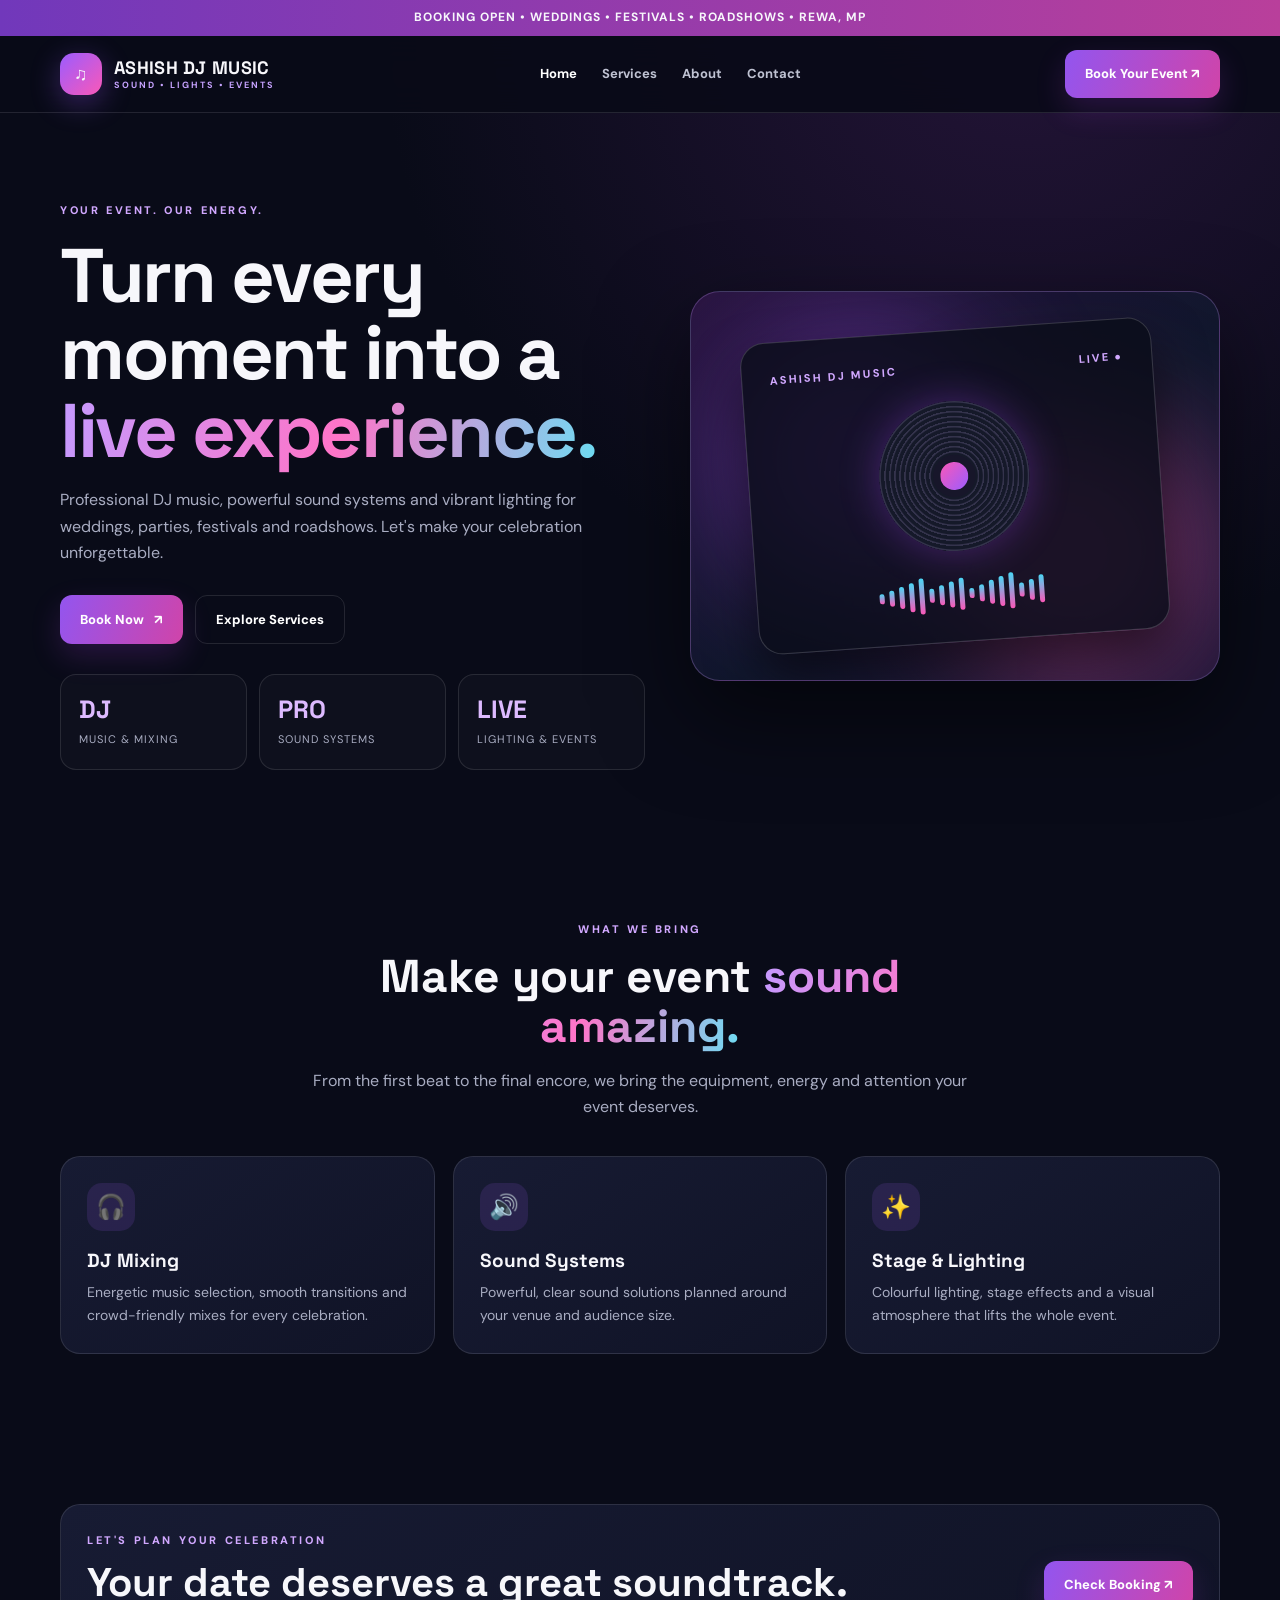
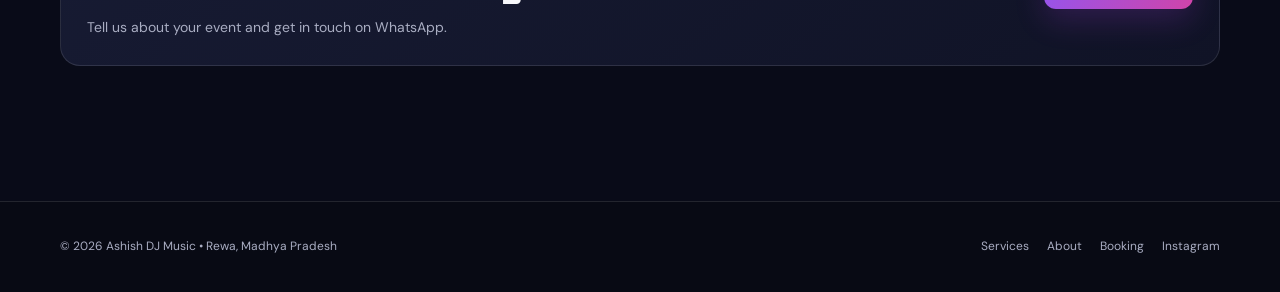
==== index.html @ 28b2ec49 "Add Ashish DJ Music homepage" ====
<!doctype html>
<html lang="en">
<head>
  <meta charset="utf-8"><meta name="viewport" content="width=device-width,initial-scale=1">
  <meta name="description" content="Ashish DJ Music — DJ sound, lighting, weddings, festivals and event bookings in Rewa, Madhya Pradesh.">
  <title>Ashish DJ Music | Sound • Lights • Events</title>
  <link rel="icon" href="assets/images/favicon.svg" type="image/svg+xml">
  <link rel="stylesheet" href="assets/css/styles.css">
  <script defer src="assets/js/config.js"></script><script defer src="assets/js/main.js"></script>
</head>
<body>
<div class="topline">BOOKING OPEN • WEDDINGS • FESTIVALS • ROADSHOWS • REWA, MP</div>
<header><div class="wrap nav">
  <a class="brand" href="index.html"><span class="brandmark">♫</span><span>ASHISH DJ MUSIC<small>SOUND • LIGHTS • EVENTS</small></span></a>
  <nav class="links" aria-label="Main navigation"><a class="active" href="index.html">Home</a><a href="services.html">Services</a><a href="about.html">About</a><a href="booking.html">Contact</a></nav>
  <a class="btn" href="booking.html">Book Your Event ↗</a><button class="menu" aria-label="Open menu" aria-expanded="false">☰</button>
</div></header>
<main>
<section class="wrap hero">
  <div>
    <div class="eyebrow">YOUR EVENT. OUR ENERGY.</div>
    <h1>Turn every moment into a <span class="gradient">live experience.</span></h1>
    <p class="lead">Professional DJ music, powerful sound systems and vibrant lighting for weddings, parties, festivals and roadshows. Let's make your celebration unforgettable.</p>
    <div class="actions"><a class="btn" href="booking.html">Book Now <span>↗</span></a><a class="btn alt" href="services.html">Explore Services</a></div>
    <div class="stats"><div class="stat"><b>DJ</b><span>MUSIC & MIXING</span></div><div class="stat"><b>PRO</b><span>SOUND SYSTEMS</span></div><div class="stat"><b>LIVE</b><span>LIGHTING & EVENTS</span></div></div>
  </div>
  <div class="visual" aria-label="Illustration of DJ decks and sound waves"><div class="deck"><div class="decktop"><span>ASHISH DJ MUSIC</span><span>LIVE ●</span></div><div class="disc"><i></i></div><div class="bars"><i style="--h:25%"></i><i style="--h:42%"></i><i style="--h:59%"></i><i style="--h:76%"></i><i style="--h:93%"></i><i style="--h:35%"></i><i style="--h:52%"></i><i style="--h:69%"></i><i style="--h:86%"></i><i style="--h:28%"></i><i style="--h:45%"></i><i style="--h:62%"></i><i style="--h:79%"></i><i style="--h:96%"></i><i style="--h:38%"></i><i style="--h:55%"></i><i style="--h:72%"></i></div></div></div>
</section>
<section class="section"><div class="wrap">
  <div class="sectionhead"><div class="eyebrow">WHAT WE BRING</div><h2>Make your event <span class="gradient">sound amazing.</span></h2><p>From the first beat to the final encore, we bring the equipment, energy and attention your event deserves.</p></div>
  <div class="grid">
    <article class="card"><div class="ico">🎧</div><h3>DJ Mixing</h3><p>Energetic music selection, smooth transitions and crowd-friendly mixes for every celebration.</p></article>
    <article class="card"><div class="ico">🔊</div><h3>Sound Systems</h3><p>Powerful, clear sound solutions planned around your venue and audience size.</p></article>
    <article class="card"><div class="ico">✨</div><h3>Stage & Lighting</h3><p>Colourful lighting, stage effects and a visual atmosphere that lifts the whole event.</p></article>
  </div>
</div></section>
<section class="section"><div class="wrap card" style="display:flex;align-items:center;justify-content:space-between;gap:25px;flex-wrap:wrap">
  <div><div class="eyebrow">LET'S PLAN YOUR CELEBRATION</div><h2 style="font:700 clamp(28px,4vw,40px) 'Space Grotesk';margin:8px 0">Your date deserves a great soundtrack.</h2><p class="note">Tell us about your event and get in touch on WhatsApp.</p></div>
  <a class="btn" href="booking.html">Check Booking ↗</a>
</div></section>
</main>
<footer class="footer"><div class="wrap footrow"><span>© <span id="year">2026</span> Ashish DJ Music • Rewa, Madhya Pradesh</span><div class="footlinks"><a href="services.html">Services</a><a href="about.html">About</a><a href="booking.html">Booking</a><a href="https://www.instagram.com/ashish_dj_light_/" target="_blank" rel="noopener">Instagram</a></div></div></footer>
<script>document.getElementById('year').textContent=new Date().getFullYear();</script>
</body></html>
---- assets/css/styles.css ----
@import url('https://fonts.googleapis.com/css2?family=DM+Sans:wght@400;500;600;700;800&family=Space+Grotesk:wght@500;600;700&display=swap');
:root{--bg:#090b18;--panel:#14182e;--text:#f7f7fb;--muted:#a9adc2;--purple:#9b5cff;--pink:#fa58b8;--cyan:#49d7f5;--line:rgba(255,255,255,.11);--max:1160px}
*{box-sizing:border-box}html{scroll-behavior:smooth}body{margin:0;background:radial-gradient(circle at 80% 0%,#241438 0,transparent 30%),var(--bg);color:var(--text);font:16px/1.65 'DM Sans',sans-serif}a{color:inherit;text-decoration:none}button,input,select,textarea{font:inherit}.wrap{width:min(var(--max),calc(100% - 40px));margin:auto}
.topline{padding:8px 12px;text-align:center;background:linear-gradient(90deg,#7138bb,#b93f9b);font-size:12px;font-weight:700;letter-spacing:1px}
header{position:sticky;top:0;z-index:10;background:rgba(9,11,24,.9);backdrop-filter:blur(16px);border-bottom:1px solid var(--line)}.nav{min-height:76px;display:flex;align-items:center;justify-content:space-between;gap:22px}.brand{display:flex;align-items:center;gap:12px;font:700 18px 'Space Grotesk';letter-spacing:.3px}.brandmark{width:42px;height:42px;border-radius:14px;display:grid;place-items:center;background:linear-gradient(135deg,var(--purple),var(--pink));box-shadow:0 8px 30px #9b5cff55}.brand small{display:block;font:700 9px 'DM Sans';letter-spacing:2px;color:#c6a3ff}.links{display:flex;align-items:center;gap:25px}.links a{color:#bfc2d2;font-size:13px;font-weight:700;transition:.25s}.links a:hover,.links a.active{color:#fff}.btn{display:inline-flex;align-items:center;justify-content:center;gap:10px;padding:13px 20px;border:0;border-radius:12px;background:linear-gradient(110deg,#9355ef,#d044a9);color:#fff;font-weight:800;font-size:13px;box-shadow:0 12px 30px #a43edb33;transition:transform .25s,box-shadow .25s}.btn:hover{transform:translateY(-3px);box-shadow:0 16px 34px #a43edb66}.btn.alt{background:transparent;border:1px solid var(--line);box-shadow:none}.menu{display:none;background:none;border:1px solid var(--line);color:white;border-radius:9px;padding:8px}
.hero{padding:88px 0 75px;display:grid;grid-template-columns:1.05fr .95fr;gap:45px;align-items:center;min-height:570px}.eyebrow{color:#d1a8ff;font-weight:800;font-size:11px;letter-spacing:2.6px;text-transform:uppercase}.hero h1,.pagehero h1{font:700 clamp(42px,6vw,76px)/1.02 'Space Grotesk';letter-spacing:-2.5px;margin:18px 0}.gradient{background:linear-gradient(100deg,#c49aff,#ff74c8 52%,#6dddf3);background-clip:text;color:transparent}.lead{color:var(--muted);max-width:570px;font-size:16px}.actions{display:flex;gap:12px;flex-wrap:wrap;margin:28px 0}.visual{min-height:390px;position:relative;border:1px solid #c99aff44;border-radius:30px;background:linear-gradient(145deg,#28143f,#10172c 55%,#1c1635);display:grid;place-items:center;overflow:hidden;box-shadow:0 35px 90px #0008}.visual:before,.visual:after{content:"";position:absolute;width:260px;height:260px;border-radius:50%;filter:blur(65px);opacity:.5;background:#ab4eff;top:40px;left:40px}.visual:after{background:#fa58b8;top:auto;left:auto;right:15px;bottom:0}.deck{position:relative;z-index:1;width:78%;padding:28px;border:1px solid #ffffff2b;border-radius:24px;background:#0b0e1bd9;transform:rotate(-4deg);box-shadow:0 25px 50px #0009}.decktop{display:flex;justify-content:space-between;color:#d1a8ff;font-size:11px;font-weight:800;letter-spacing:2px}.disc{width:150px;height:150px;margin:24px auto;border-radius:50%;background:repeating-radial-gradient(circle,#151929 0 3px,#34334c 4px 5px);display:grid;place-items:center;box-shadow:0 0 40px #a447f855;animation:spin 10s linear infinite}.disc i{width:42px;height:42px;border-radius:50%;background:linear-gradient(135deg,var(--pink),var(--purple));border:7px solid #17162a}.bars{display:flex;align-items:center;justify-content:center;gap:5px;height:38px}.bars i{width:5px;border-radius:9px;background:linear-gradient(var(--cyan),var(--pink));height:var(--h);animation:pulse .8s ease-in-out infinite alternate}.bars i:nth-child(2n){animation-delay:.25s}.bars i:nth-child(3n){animation-delay:.5s}
@keyframes spin{to{transform:rotate(360deg)}}@keyframes pulse{to{transform:scaleY(.45);opacity:.65}}@keyframes rise{from{opacity:0;transform:translateY(18px)}to{opacity:1;transform:translateY(0)}}
.section{padding:75px 0}.sectionhead{text-align:center;max-width:680px;margin:0 auto 35px}.sectionhead h2{font:700 clamp(30px,4vw,46px)/1.1 'Space Grotesk';margin:12px 0}.sectionhead p{color:var(--muted)}.grid{display:grid;grid-template-columns:repeat(3,1fr);gap:18px}.card{padding:26px;border:1px solid var(--line);border-radius:20px;background:linear-gradient(145deg,#171b33,#101326);transition:.28s}.card:hover{transform:translateY(-7px);border-color:#bb83ff88;box-shadow:0 20px 40px #0005}.ico{width:48px;height:48px;border-radius:15px;display:grid;place-items:center;background:#a45cff22;color:#e4c5ff;font-size:24px}.card h3{font:700 19px 'Space Grotesk';margin:17px 0 8px}.card p{color:var(--muted);font-size:14px;margin:0}.stats{display:grid;grid-template-columns:repeat(3,1fr);gap:12px;margin-top:30px}.stat{padding:18px;border:1px solid var(--line);border-radius:16px;background:#ffffff06}.stat b{display:block;font:700 25px 'Space Grotesk';color:#ddbaff}.stat span{color:var(--muted);font-size:11px;letter-spacing:1px}
.pagehero{padding:78px 0 56px;border-bottom:1px solid var(--line);background:radial-gradient(circle at 80% 15%,#7138bb55,transparent 35%)}.pagehero h1{font-size:clamp(42px,5vw,64px);margin-bottom:12px}.pagehero p{color:var(--muted);max-width:670px}.service{display:grid;grid-template-columns:70px 1fr 1fr;gap:24px;align-items:center;padding:26px 0;border-bottom:1px solid var(--line)}.service:nth-child(2n){grid-template-columns:70px 1fr 1fr}.number{color:#c89cff;font:700 13px 'Space Grotesk'}.service h2{font:700 25px 'Space Grotesk';margin:0 0 8px}.service p{color:var(--muted);font-size:14px}.serviceart{min-height:150px;border:1px solid #c99aff33;border-radius:20px;display:grid;place-items:center;background:radial-gradient(circle,#803ab555,transparent 70%),#17162b;font-size:45px}
.aboutcols{display:grid;grid-template-columns:1fr 1fr;gap:45px;align-items:center}.aboutbox{border:1px solid #c99aff44;border-radius:24px;padding:40px;text-align:center;background:linear-gradient(145deg,#25133b,#11172a)}.aboutbox strong{font:700 56px 'Space Grotesk';background:linear-gradient(90deg,var(--pink),var(--cyan));background-clip:text;color:transparent}.aboutbox p,.copy p{color:var(--muted)}.copy h2{font:700 34px 'Space Grotesk'}
.bookinggrid{display:grid;grid-template-columns:.8fr 1.2fr;gap:35px;align-items:start}.bookinginfo,.formbox{border:1px solid var(--line);border-radius:22px;padding:28px;background:#14182e}.bookinginfo p{color:var(--muted)}.formgrid{display:grid;grid-template-columns:1fr 1fr;gap:16px}.field.full{grid-column:1/-1}.field label{display:block;font-size:12px;font-weight:800;margin-bottom:6px;color:#d9c6fa}.field input,.field select,.field textarea{width:100%;padding:12px 13px;border:1px solid #ffffff22;border-radius:10px;background:#0b0e1d;color:#fff;outline:none}.field input:focus,.field select:focus,.field textarea:focus{border-color:#ba85ff;box-shadow:0 0 0 3px #a45cff22}.field textarea{min-height:100px;resize:vertical}.formbox button{width:100%;margin-top:16px;cursor:pointer}.note,.status{font-size:12px;color:var(--muted)}.status{margin-top:12px}.footer{margin-top:60px;padding:35px 0;border-top:1px solid var(--line);background:#080a14}.footrow{display:flex;justify-content:space-between;gap:20px;align-items:center;color:var(--muted);font-size:12px}.footlinks{display:flex;gap:18px}.footlinks a:hover{color:#fff}
@media(max-width:800px){.links{display:none;position:absolute;top:76px;left:0;right:0;background:#0c1021;padding:20px;flex-direction:column;align-items:stretch;border-bottom:1px solid var(--line)}.links.open{display:flex}.menu{display:block}.nav .btn{display:none}.hero{grid-template-columns:1fr;padding:58px 0;gap:25px}.visual{min-height:330px}.grid{grid-template-columns:1fr 1fr}.bookinggrid,.aboutcols{grid-template-columns:1fr}.service,.service:nth-child(2n){grid-template-columns:40px 1fr}.serviceart{grid-column:2}.stats{grid-template-columns:1fr 1fr}}
@media(max-width:540px){.wrap{width:min(100% - 28px,var(--max))}.grid{grid-template-columns:1fr}.hero h1{font-size:46px}.formgrid{grid-template-columns:1fr}.field.full{grid-column:auto}.footrow{flex-direction:column;align-items:flex-start}.section{padding:55px 0}.deck{width:90%}.disc{width:120px;height:120px}}
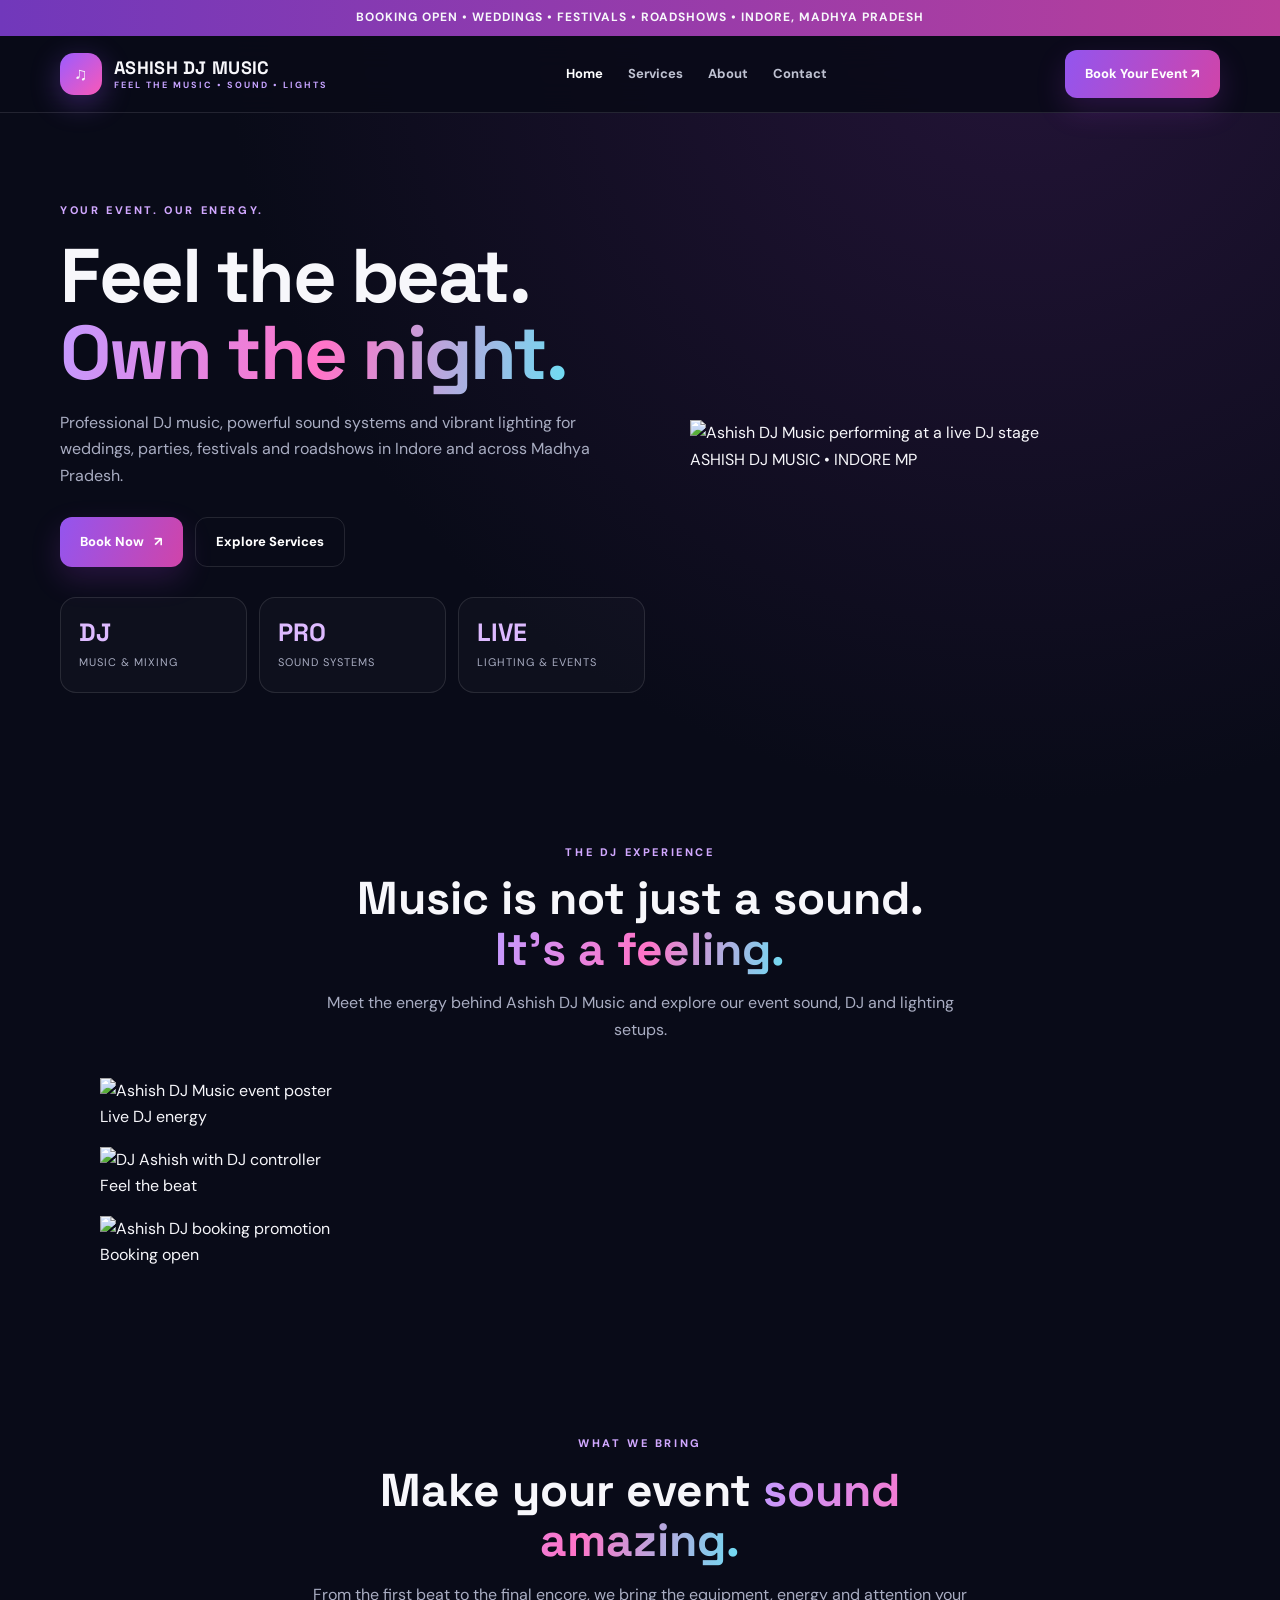
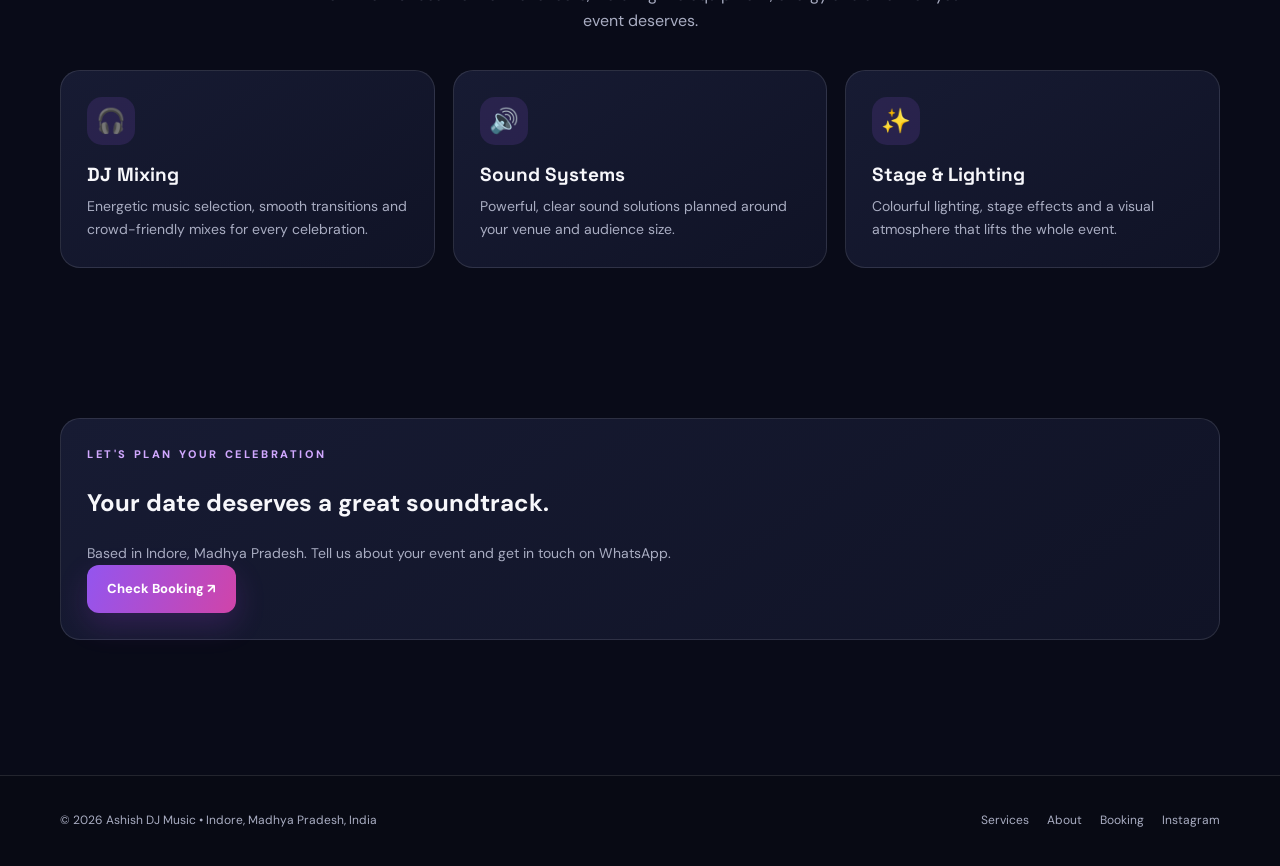
==== commit c6b27a85: "Refresh homepage with Ashish DJ Music photo gallery and Indore location" ====
--- a/index.html
+++ b/index.html
@@ -2,43 +2,45 @@
 <html lang="en">
 <head>
   <meta charset="utf-8"><meta name="viewport" content="width=device-width,initial-scale=1">
-  <meta name="description" content="Ashish DJ Music — DJ sound, lighting, weddings, festivals and event bookings in Rewa, Madhya Pradesh.">
-  <title>Ashish DJ Music | Sound • Lights • Events</title>
+  <meta name="description" content="Ashish DJ Music — DJ sound, lighting, weddings, festivals and event bookings in Indore, Madhya Pradesh.">
+  <meta name="theme-color" content="#090b18">
+  <title>Ashish DJ Music | DJ • Sound • Lights • Events</title>
   <link rel="icon" href="assets/images/favicon.svg" type="image/svg+xml">
   <link rel="stylesheet" href="assets/css/styles.css">
   <script defer src="assets/js/config.js"></script><script defer src="assets/js/main.js"></script>
 </head>
 <body>
-<div class="topline">BOOKING OPEN • WEDDINGS • FESTIVALS • ROADSHOWS • REWA, MP</div>
+<div class="topline">BOOKING OPEN • WEDDINGS • FESTIVALS • ROADSHOWS • INDORE, MADHYA PRADESH</div>
 <header><div class="wrap nav">
-  <a class="brand" href="index.html"><span class="brandmark">♫</span><span>ASHISH DJ MUSIC<small>SOUND • LIGHTS • EVENTS</small></span></a>
+  <a class="brand" href="index.html"><span class="brandmark">♫</span><span>ASHISH DJ MUSIC<small>FEEL THE MUSIC • SOUND • LIGHTS</small></span></a>
   <nav class="links" aria-label="Main navigation"><a class="active" href="index.html">Home</a><a href="services.html">Services</a><a href="about.html">About</a><a href="booking.html">Contact</a></nav>
   <a class="btn" href="booking.html">Book Your Event ↗</a><button class="menu" aria-label="Open menu" aria-expanded="false">☰</button>
 </div></header>
 <main>
-<section class="wrap hero">
-  <div>
+<section class="wrap hero hero-photo">
+  <div class="hero-copy">
     <div class="eyebrow">YOUR EVENT. OUR ENERGY.</div>
-    <h1>Turn every moment into a <span class="gradient">live experience.</span></h1>
-    <p class="lead">Professional DJ music, powerful sound systems and vibrant lighting for weddings, parties, festivals and roadshows. Let's make your celebration unforgettable.</p>
+    <h1>Feel the beat.<br><span class="gradient">Own the night.</span></h1>
+    <p class="lead">Professional DJ music, powerful sound systems and vibrant lighting for weddings, parties, festivals and roadshows in Indore and across Madhya Pradesh.</p>
     <div class="actions"><a class="btn" href="booking.html">Book Now <span>↗</span></a><a class="btn alt" href="services.html">Explore Services</a></div>
     <div class="stats"><div class="stat"><b>DJ</b><span>MUSIC & MIXING</span></div><div class="stat"><b>PRO</b><span>SOUND SYSTEMS</span></div><div class="stat"><b>LIVE</b><span>LIGHTING & EVENTS</span></div></div>
   </div>
-  <div class="visual" aria-label="Illustration of DJ decks and sound waves"><div class="deck"><div class="decktop"><span>ASHISH DJ MUSIC</span><span>LIVE ●</span></div><div class="disc"><i></i></div><div class="bars"><i style="--h:25%"></i><i style="--h:42%"></i><i style="--h:59%"></i><i style="--h:76%"></i><i style="--h:93%"></i><i style="--h:35%"></i><i style="--h:52%"></i><i style="--h:69%"></i><i style="--h:86%"></i><i style="--h:28%"></i><i style="--h:45%"></i><i style="--h:62%"></i><i style="--h:79%"></i><i style="--h:96%"></i><i style="--h:38%"></i><i style="--h:55%"></i><i style="--h:72%"></i></div></div></div>
+  <div class="hero-image-frame"><img src="assets/images/ashish-home-stage.webp" alt="Ashish DJ Music performing at a live DJ stage" fetchpriority="high"><div class="image-tag">ASHISH DJ MUSIC <span>• INDORE MP</span></div></div>
 </section>
-<section class="section"><div class="wrap">
-  <div class="sectionhead"><div class="eyebrow">WHAT WE BRING</div><h2>Make your event <span class="gradient">sound amazing.</span></h2><p>From the first beat to the final encore, we bring the equipment, energy and attention your event deserves.</p></div>
-  <div class="grid">
-    <article class="card"><div class="ico">🎧</div><h3>DJ Mixing</h3><p>Energetic music selection, smooth transitions and crowd-friendly mixes for every celebration.</p></article>
-    <article class="card"><div class="ico">🔊</div><h3>Sound Systems</h3><p>Powerful, clear sound solutions planned around your venue and audience size.</p></article>
-    <article class="card"><div class="ico">✨</div><h3>Stage & Lighting</h3><p>Colourful lighting, stage effects and a visual atmosphere that lifts the whole event.</p></article>
-  </div>
-</div></section>
-<section class="section"><div class="wrap card" style="display:flex;align-items:center;justify-content:space-between;gap:25px;flex-wrap:wrap">
-  <div><div class="eyebrow">LET'S PLAN YOUR CELEBRATION</div><h2 style="font:700 clamp(28px,4vw,40px) 'Space Grotesk';margin:8px 0">Your date deserves a great soundtrack.</h2><p class="note">Tell us about your event and get in touch on WhatsApp.</p></div>
-  <a class="btn" href="booking.html">Check Booking ↗</a>
-</div></section>
+<section class="section"><div class="wrap"><div class="sectionhead"><div class="eyebrow">THE DJ EXPERIENCE</div><h2>Music is not just a sound.<br><span class="gradient">It's a feeling.</span></h2><p>Meet the energy behind Ashish DJ Music and explore our event sound, DJ and lighting setups.</p></div>
+<div class="photo-grid">
+<figure class="photo-card photo-tall"><img src="assets/images/ashish-event-poster.webp" alt="Ashish DJ Music event poster"><figcaption>Live DJ energy</figcaption></figure>
+<figure class="photo-card"><img src="assets/images/ashish-dj-action.webp" alt="DJ Ashish with DJ controller"><figcaption>Feel the beat</figcaption></figure>
+<figure class="photo-card"><img src="assets/images/ashish-booking-promo.webp" alt="Ashish DJ booking promotion"><figcaption>Booking open</figcaption></figure>
+</div></div></section>
+<section class="section"><div class="wrap"><div class="sectionhead"><div class="eyebrow">WHAT WE BRING</div><h2>Make your event <span class="gradient">sound amazing.</span></h2><p>From the first beat to the final encore, we bring the equipment, energy and attention your event deserves.</p></div>
+<div class="grid">
+<article class="card"><div class="ico">🎧</div><h3>DJ Mixing</h3><p>Energetic music selection, smooth transitions and crowd-friendly mixes for every celebration.</p></article>
+<article class="card"><div class="ico">🔊</div><h3>Sound Systems</h3><p>Powerful, clear sound solutions planned around your venue and audience size.</p></article>
+<article class="card"><div class="ico">✨</div><h3>Stage & Lighting</h3><p>Colourful lighting, stage effects and a visual atmosphere that lifts the whole event.</p></article>
+</div></div></section>
+<section class="section"><div class="wrap card cta-card"><div><div class="eyebrow">LET'S PLAN YOUR CELEBRATION</div><h2>Your date deserves a great soundtrack.</h2><p class="note">Based in Indore, Madhya Pradesh. Tell us about your event and get in touch on WhatsApp.</p></div><a class="btn" href="booking.html">Check Booking ↗</a></section>
 </main>
-<footer class="footer"><div class="wrap footrow"><span>© <span id="year">2026</span> Ashish DJ Music • Rewa, Madhya Pradesh</span><div class="footlinks"><a href="services.html">Services</a><a href="about.html">About</a><a href="booking.html">Booking</a><a href="https://www.instagram.com/ashish_dj_light_/" target="_blank" rel="noopener">Instagram</a></div></div></footer>
+<footer class="footer"><div class="wrap footrow"><span>© <span id="year">2026</span> Ashish DJ Music • Indore, Madhya Pradesh, India</span><div class="footlinks"><a href="services.html">Services</a><a href="about.html">About</a><a href="booking.html">Booking</a><a href="https://www.instagram.com/ashish_dj_light_/" target="_blank" rel="noopener">Instagram</a></div></div></footer>
 <script>document.getElementById('year').textContent=new Date().getFullYear();</script>
 </body></html>
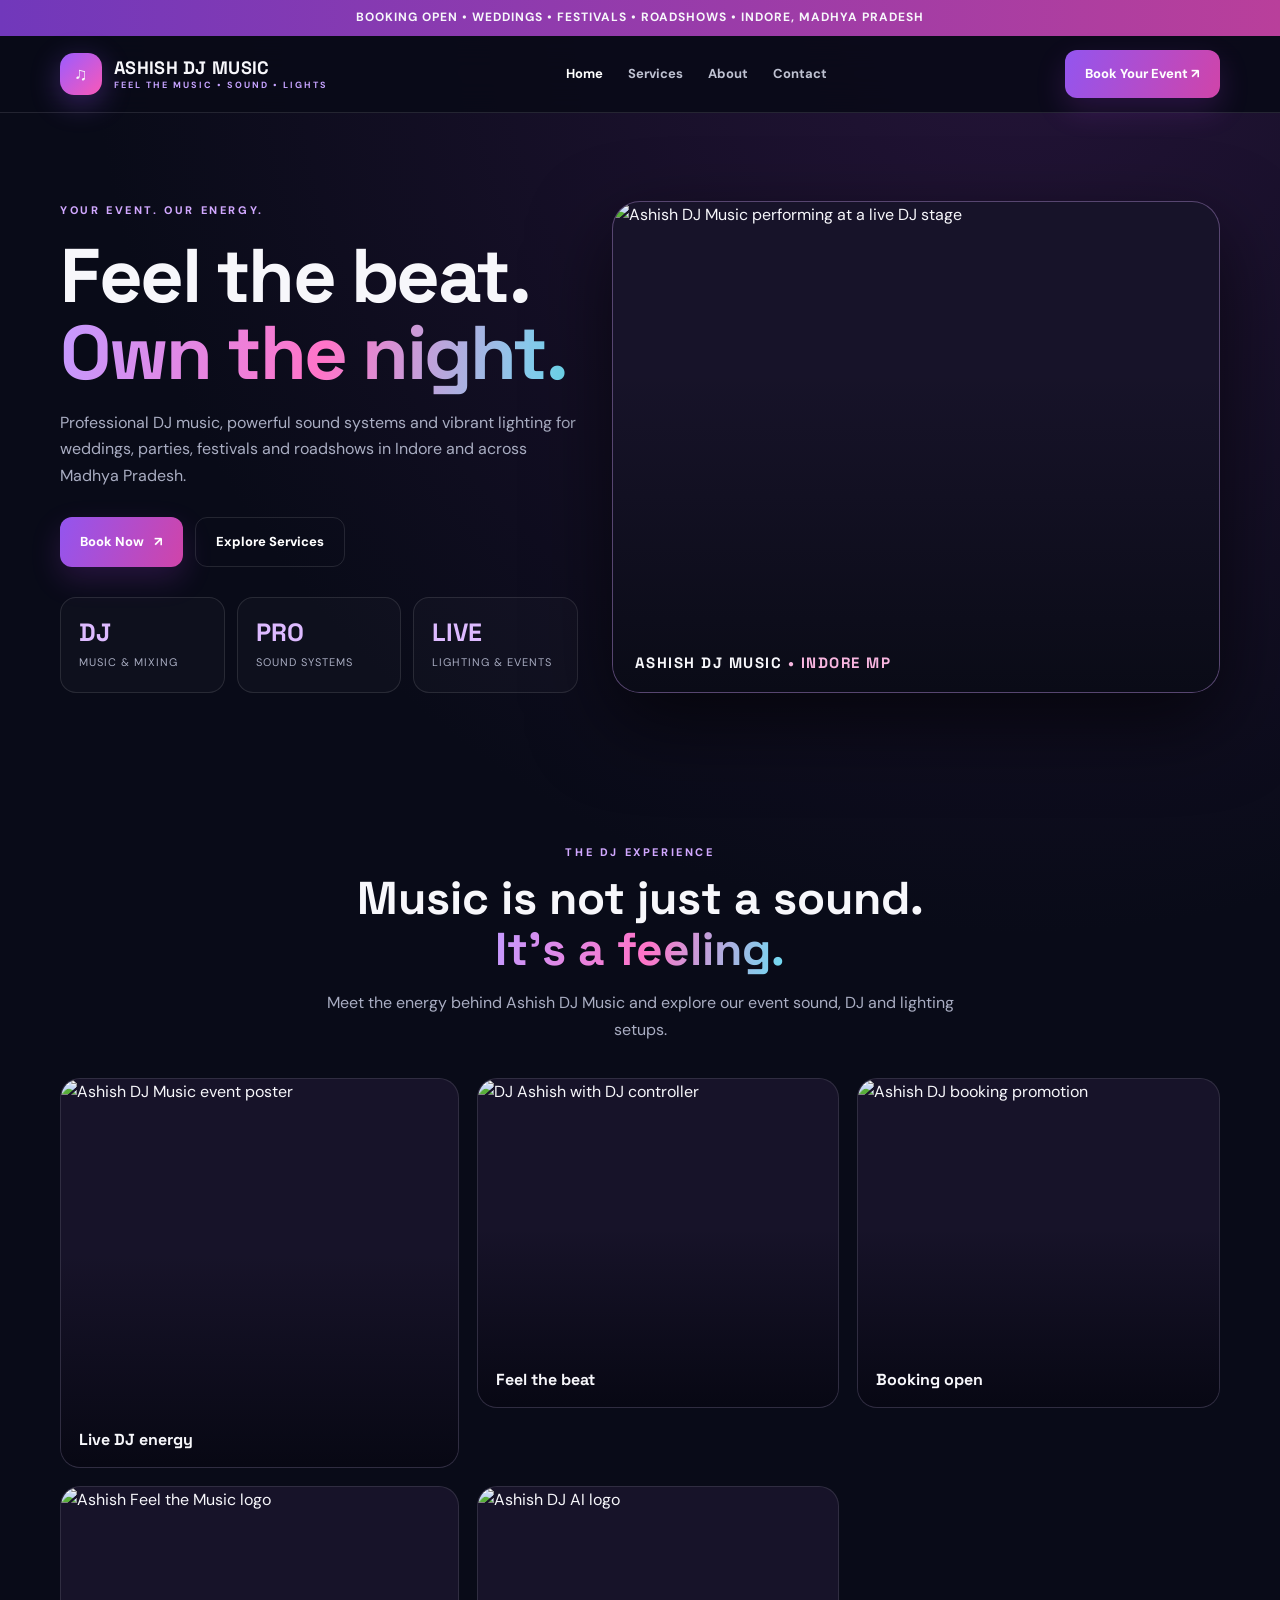
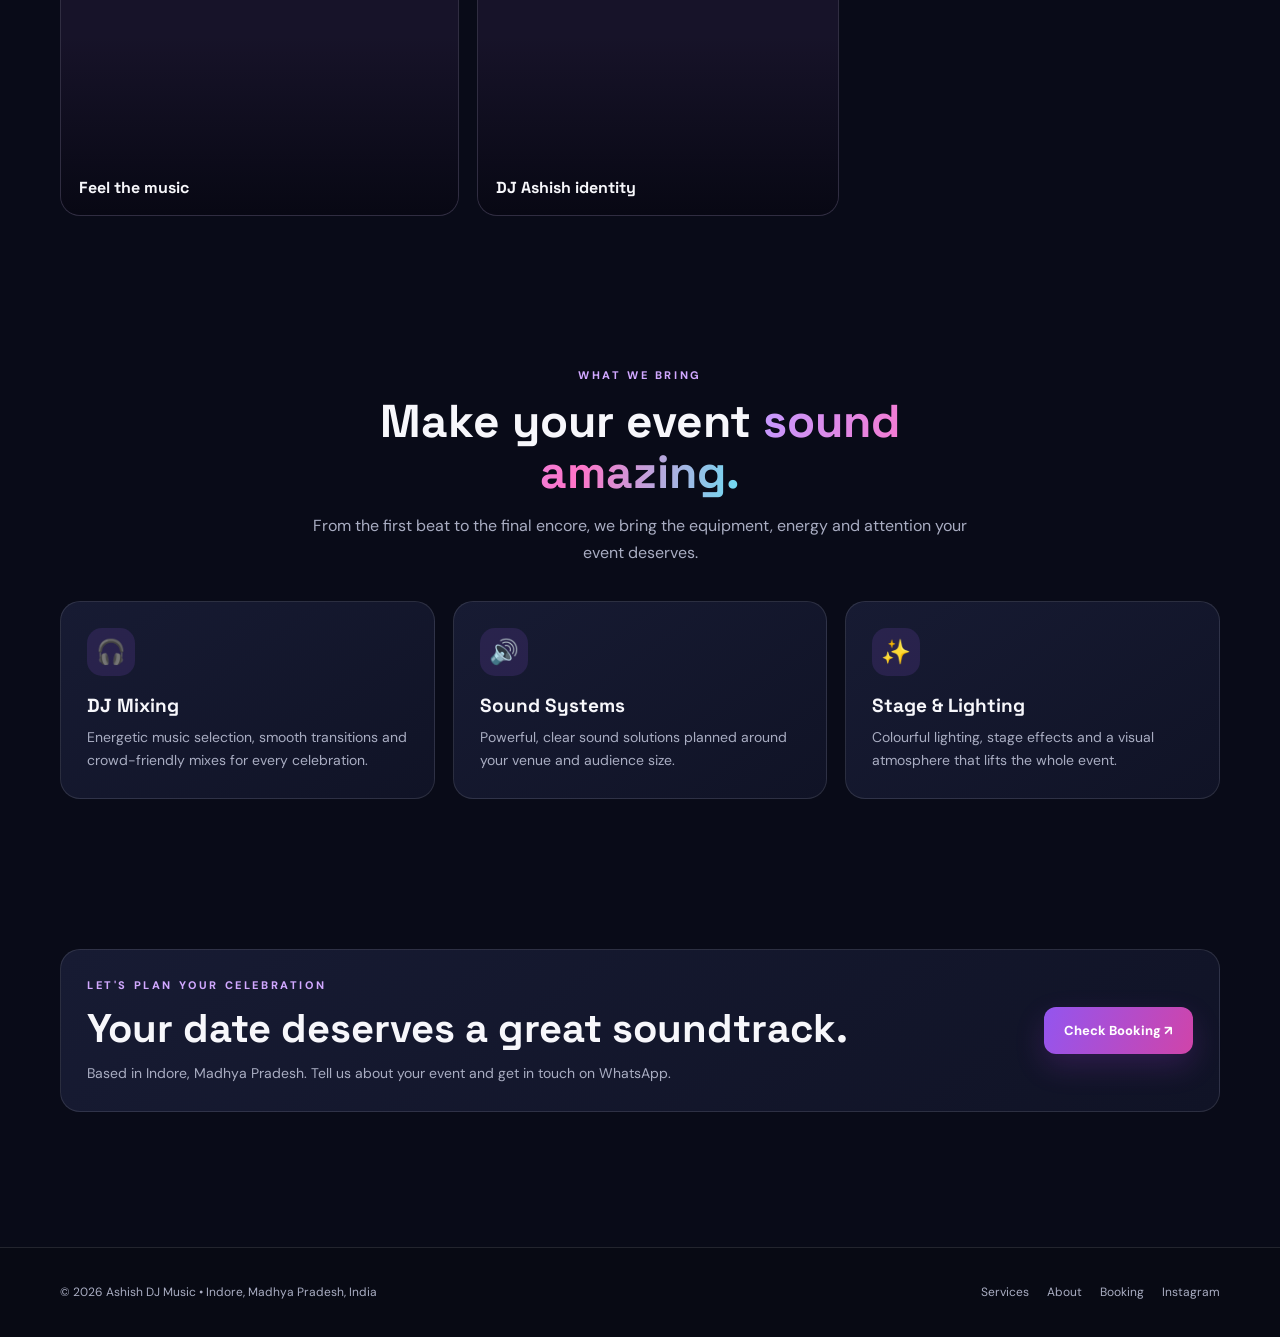
==== commit 8358a200: "Add all supplied logo and DJ artwork slots to homepage" ====
--- a/index.html
+++ b/index.html
@@ -32,6 +32,8 @@
 <figure class="photo-card photo-tall"><img src="assets/images/ashish-event-poster.webp" alt="Ashish DJ Music event poster"><figcaption>Live DJ energy</figcaption></figure>
 <figure class="photo-card"><img src="assets/images/ashish-dj-action.webp" alt="DJ Ashish with DJ controller"><figcaption>Feel the beat</figcaption></figure>
 <figure class="photo-card"><img src="assets/images/ashish-booking-promo.webp" alt="Ashish DJ booking promotion"><figcaption>Booking open</figcaption></figure>
+<figure class="photo-card"><img src="assets/images/ashish-logo-feel.webp" alt="Ashish Feel the Music logo"><figcaption>Feel the music</figcaption></figure>
+<figure class="photo-card"><img src="assets/images/ashish-dj-logo.webp" alt="Ashish DJ AI logo"><figcaption>DJ Ashish identity</figcaption></figure>
 </div></div></section>
 <section class="section"><div class="wrap"><div class="sectionhead"><div class="eyebrow">WHAT WE BRING</div><h2>Make your event <span class="gradient">sound amazing.</span></h2><p>From the first beat to the final encore, we bring the equipment, energy and attention your event deserves.</p></div>
 <div class="grid">
--- a/assets/css/styles.css
+++ b/assets/css/styles.css
@@ -11,3 +11,24 @@
 .bookinggrid{display:grid;grid-template-columns:.8fr 1.2fr;gap:35px;align-items:start}.bookinginfo,.formbox{border:1px solid var(--line);border-radius:22px;padding:28px;background:#14182e}.bookinginfo p{color:var(--muted)}.formgrid{display:grid;grid-template-columns:1fr 1fr;gap:16px}.field.full{grid-column:1/-1}.field label{display:block;font-size:12px;font-weight:800;margin-bottom:6px;color:#d9c6fa}.field input,.field select,.field textarea{width:100%;padding:12px 13px;border:1px solid #ffffff22;border-radius:10px;background:#0b0e1d;color:#fff;outline:none}.field input:focus,.field select:focus,.field textarea:focus{border-color:#ba85ff;box-shadow:0 0 0 3px #a45cff22}.field textarea{min-height:100px;resize:vertical}.formbox button{width:100%;margin-top:16px;cursor:pointer}.note,.status{font-size:12px;color:var(--muted)}.status{margin-top:12px}.footer{margin-top:60px;padding:35px 0;border-top:1px solid var(--line);background:#080a14}.footrow{display:flex;justify-content:space-between;gap:20px;align-items:center;color:var(--muted);font-size:12px}.footlinks{display:flex;gap:18px}.footlinks a:hover{color:#fff}
 @media(max-width:800px){.links{display:none;position:absolute;top:76px;left:0;right:0;background:#0c1021;padding:20px;flex-direction:column;align-items:stretch;border-bottom:1px solid var(--line)}.links.open{display:flex}.menu{display:block}.nav .btn{display:none}.hero{grid-template-columns:1fr;padding:58px 0;gap:25px}.visual{min-height:330px}.grid{grid-template-columns:1fr 1fr}.bookinggrid,.aboutcols{grid-template-columns:1fr}.service,.service:nth-child(2n){grid-template-columns:40px 1fr}.serviceart{grid-column:2}.stats{grid-template-columns:1fr 1fr}}
 @media(max-width:540px){.wrap{width:min(100% - 28px,var(--max))}.grid{grid-template-columns:1fr}.hero h1{font-size:46px}.formgrid{grid-template-columns:1fr}.field.full{grid-column:auto}.footrow{flex-direction:column;align-items:flex-start}.section{padding:55px 0}.deck{width:90%}.disc{width:120px;height:120px}}
+
+
+/* Homepage photo gallery */
+.hero-photo{grid-template-columns:.92fr 1.08fr;gap:34px}
+.hero-image-frame{position:relative;min-height:440px;height:100%;max-height:570px;border-radius:28px;overflow:hidden;border:1px solid #d9aaff55;box-shadow:0 30px 80px #0009;background:#171329}
+.hero-image-frame:after{content:"";position:absolute;inset:35% 0 0;background:linear-gradient(transparent,#080a14dd)}
+.hero-image-frame img{width:100%;height:100%;min-height:440px;object-fit:cover;object-position:center 35%;display:block;transition:transform .7s}
+.hero-image-frame:hover img{transform:scale(1.045)}
+.image-tag{position:absolute;z-index:1;left:22px;bottom:20px;font:700 15px 'Space Grotesk';letter-spacing:1.5px}
+.image-tag span{color:#f7b5df}
+.photo-grid{display:grid;grid-template-columns:1.1fr 1fr 1fr;gap:18px;align-items:stretch}
+.photo-card{margin:0;position:relative;min-height:260px;height:330px;border-radius:20px;overflow:hidden;border:1px solid var(--line);background:#171329}
+.photo-card.photo-tall{height:390px;grid-row:span 1}
+.photo-card img{width:100%;height:100%;object-fit:cover;display:block;transition:transform .6s}
+.photo-card:hover img{transform:scale(1.06)}
+.photo-card:after{content:"";position:absolute;inset:45% 0 0;background:linear-gradient(transparent,#050610d9)}
+.photo-card figcaption{position:absolute;z-index:1;bottom:17px;left:18px;font:700 16px 'Space Grotesk'}
+.cta-card{display:flex;align-items:center;justify-content:space-between;gap:25px;flex-wrap:wrap}
+.cta-card h2{font:700 clamp(28px,4vw,40px) 'Space Grotesk';margin:8px 0}
+@media(max-width:800px){.hero-photo{grid-template-columns:1fr}.hero-image-frame{min-height:360px}.hero-image-frame img{min-height:360px}.photo-grid{grid-template-columns:1fr 1fr}.photo-card.photo-tall{grid-column:1/-1;height:340px}}
+@media(max-width:540px){.photo-grid{grid-template-columns:1fr}.photo-card,.photo-card.photo-tall{height:340px;grid-column:auto}}
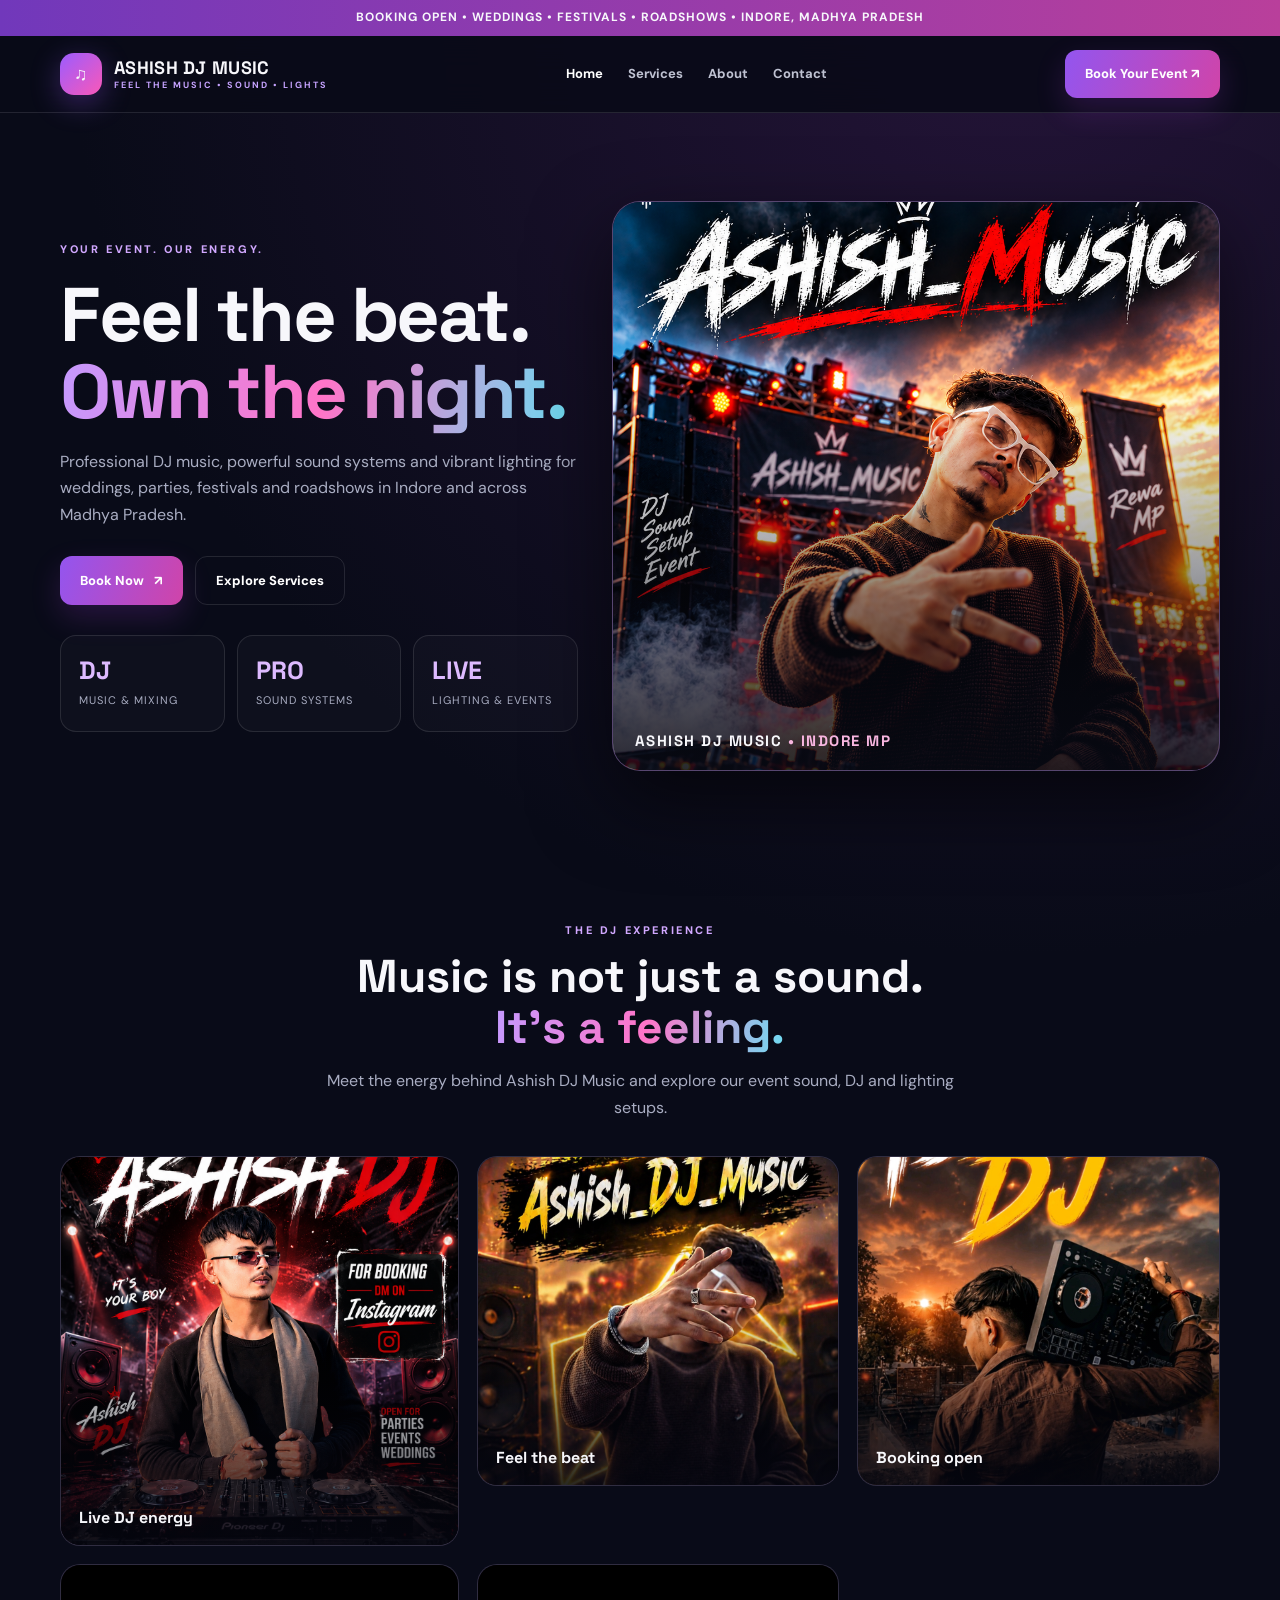
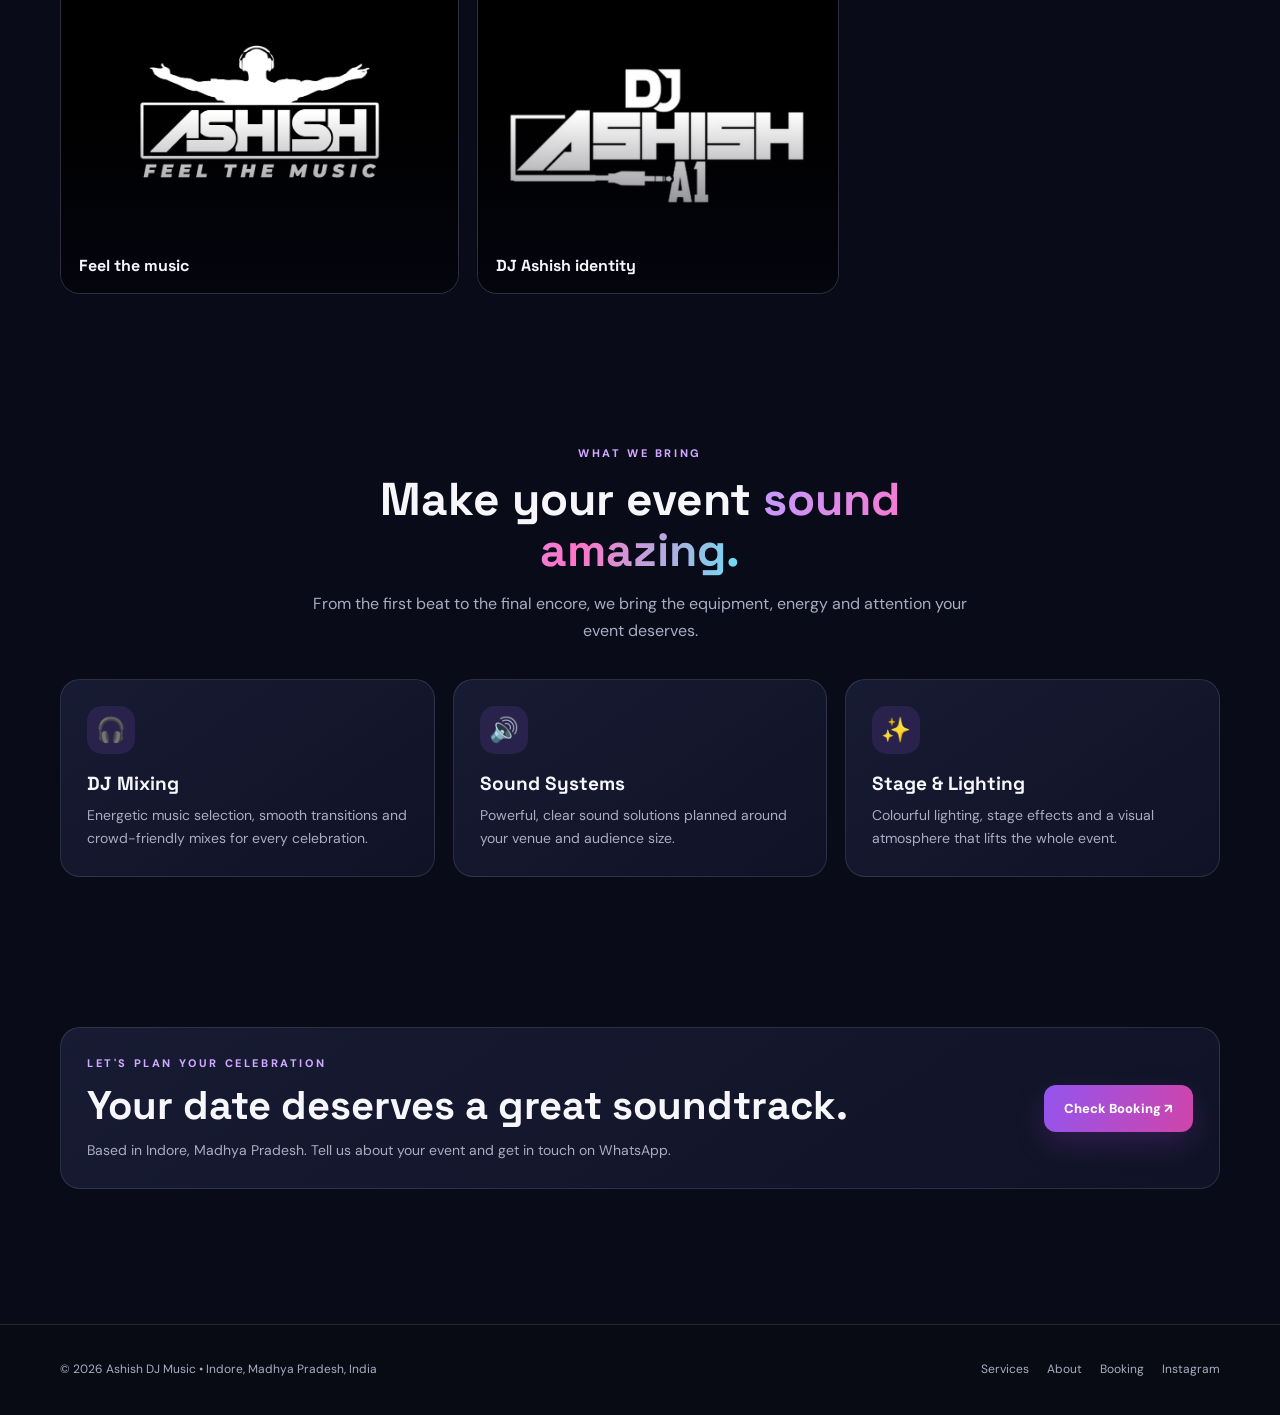
==== commit 626bd409: "Fix homepage broken image paths to match uploaded repository assets" ====
--- a/index.html
+++ b/index.html
@@ -25,15 +25,15 @@
     <div class="actions"><a class="btn" href="booking.html">Book Now <span>↗</span></a><a class="btn alt" href="services.html">Explore Services</a></div>
     <div class="stats"><div class="stat"><b>DJ</b><span>MUSIC & MIXING</span></div><div class="stat"><b>PRO</b><span>SOUND SYSTEMS</span></div><div class="stat"><b>LIVE</b><span>LIGHTING & EVENTS</span></div></div>
   </div>
-  <div class="hero-image-frame"><img src="assets/images/ashish-home-stage.webp" alt="Ashish DJ Music performing at a live DJ stage" fetchpriority="high"><div class="image-tag">ASHISH DJ MUSIC <span>• INDORE MP</span></div></div>
+  <div class="hero-image-frame"><img src="assets/images/file_00000000276c8211b81e12580791c7a1.png" alt="Ashish DJ Music performing at a live DJ stage" fetchpriority="high"><div class="image-tag">ASHISH DJ MUSIC <span>• INDORE MP</span></div></div>
 </section>
 <section class="section"><div class="wrap"><div class="sectionhead"><div class="eyebrow">THE DJ EXPERIENCE</div><h2>Music is not just a sound.<br><span class="gradient">It's a feeling.</span></h2><p>Meet the energy behind Ashish DJ Music and explore our event sound, DJ and lighting setups.</p></div>
 <div class="photo-grid">
-<figure class="photo-card photo-tall"><img src="assets/images/ashish-event-poster.webp" alt="Ashish DJ Music event poster"><figcaption>Live DJ energy</figcaption></figure>
-<figure class="photo-card"><img src="assets/images/ashish-dj-action.webp" alt="DJ Ashish with DJ controller"><figcaption>Feel the beat</figcaption></figure>
-<figure class="photo-card"><img src="assets/images/ashish-booking-promo.webp" alt="Ashish DJ booking promotion"><figcaption>Booking open</figcaption></figure>
-<figure class="photo-card"><img src="assets/images/ashish-logo-feel.webp" alt="Ashish Feel the Music logo"><figcaption>Feel the music</figcaption></figure>
-<figure class="photo-card"><img src="assets/images/ashish-dj-logo.webp" alt="Ashish DJ AI logo"><figcaption>DJ Ashish identity</figcaption></figure>
+<figure class="photo-card photo-tall"><img src="assets/images/file_000000009fd8820bbe9f573d3b930e4d.png" alt="Ashish DJ Music event poster"><figcaption>Live DJ energy</figcaption></figure>
+<figure class="photo-card"><img src="assets/images/file_00000000f67c7208bbd7c00b709387ec.png" alt="DJ Ashish with DJ controller"><figcaption>Feel the beat</figcaption></figure>
+<figure class="photo-card"><img src="assets/images/d39a9e621bf843bfbff3832ddbf2332e.jpg" alt="Ashish DJ booking promotion"><figcaption>Booking open</figcaption></figure>
+<figure class="photo-card"><img src="assets/images/channels4_profile%20(1).jpg" alt="Ashish Feel the Music logo"><figcaption>Feel the music</figcaption></figure>
+<figure class="photo-card"><img src="assets/images/channels4_profile.jpg" alt="Ashish DJ AI logo"><figcaption>DJ Ashish identity</figcaption></figure>
 </div></div></section>
 <section class="section"><div class="wrap"><div class="sectionhead"><div class="eyebrow">WHAT WE BRING</div><h2>Make your event <span class="gradient">sound amazing.</span></h2><p>From the first beat to the final encore, we bring the equipment, energy and attention your event deserves.</p></div>
 <div class="grid">
